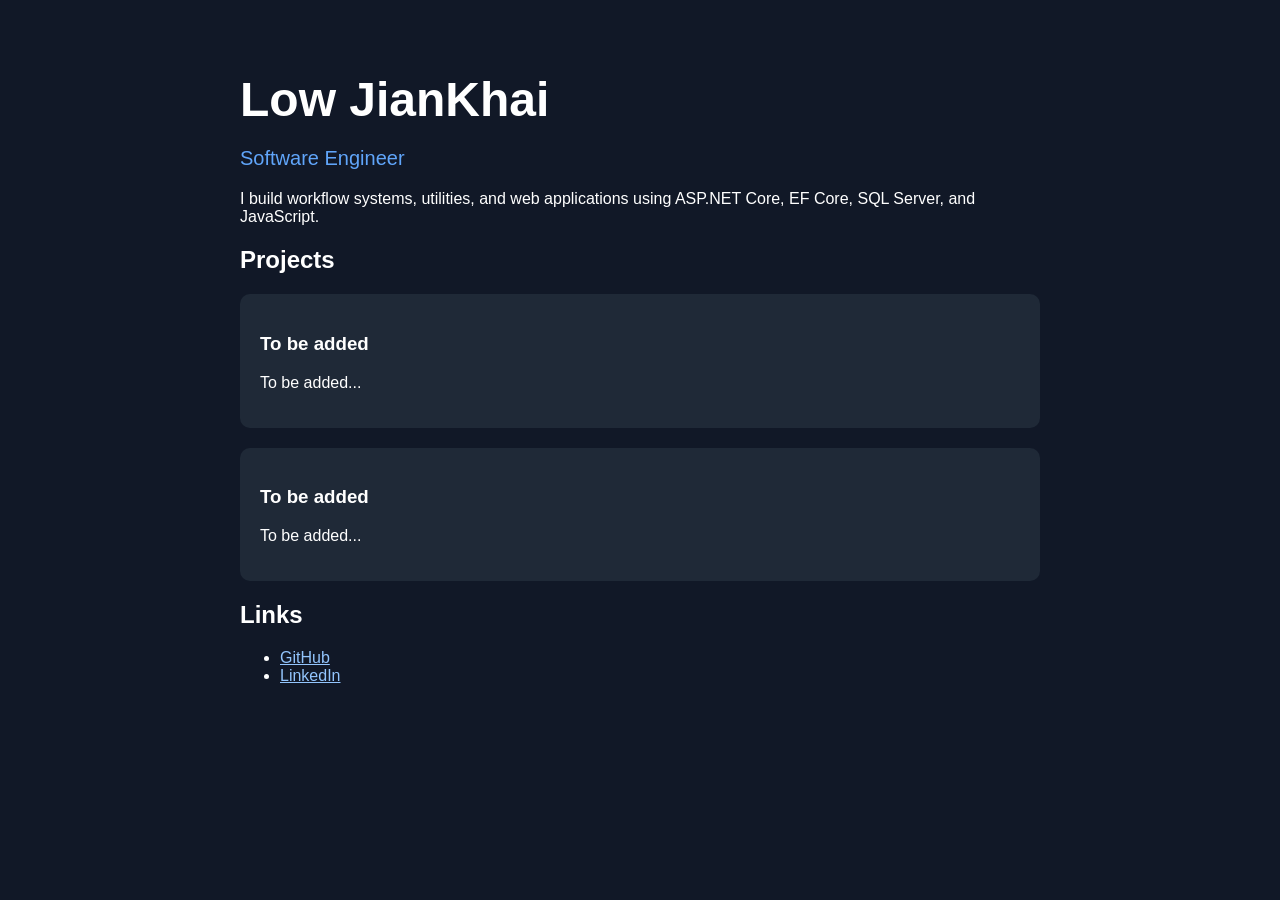
==== index.html @ db02dd83 "initial" ====
<!DOCTYPE html>
<html lang="en">
<head>
    <meta charset="UTF-8">
    <meta name="viewport" content="width=device-width, initial-scale=1.0">
    <title>Low JianKhai</title>
    <link rel="stylesheet" href="style.css">
</head>
<body>
    <div class="container">
        <h1>Low JianKhai</h1>

        <p class="subtitle">
            Software Engineer
        </p>

        <p>
            I build workflow systems, utilities, and web applications using
            ASP.NET Core, EF Core, SQL Server, and JavaScript.
        </p>

        <h2>Projects</h2>

        <div class="card">
            <h3>To be added</h3>
            <p>
                To be added...
            </p>
        </div>

        <div class="card">
            <h3>To be added</h3>
            <p>
                To be added...
            </p>
        </div>

        <h2>Links</h2>

        <ul>
            <li>
                <a href="https://github.com/yuuki5267">
                    GitHub
                </a>
            </li>
            <li>
                <a href="https://www.linkedin.com/in/jiankhai-low-479344166/">
                    LinkedIn
                </a>
            </li>
        </ul>
    </div>
</body>
</html>
---- style.css ----
body {
    font-family: Arial, sans-serif;
    background: #111827;
    color: white;
    margin: 0;
    padding: 40px;
}

.container {
    max-width: 800px;
    margin: auto;
}

h1 {
    font-size: 48px;
    margin-bottom: 10px;
}

.subtitle {
    color: #60a5fa;
    font-size: 20px;
}

.card {
    background: #1f2937;
    padding: 20px;
    border-radius: 10px;
    margin-top: 20px;
}

a {
    color: #93c5fd;
}
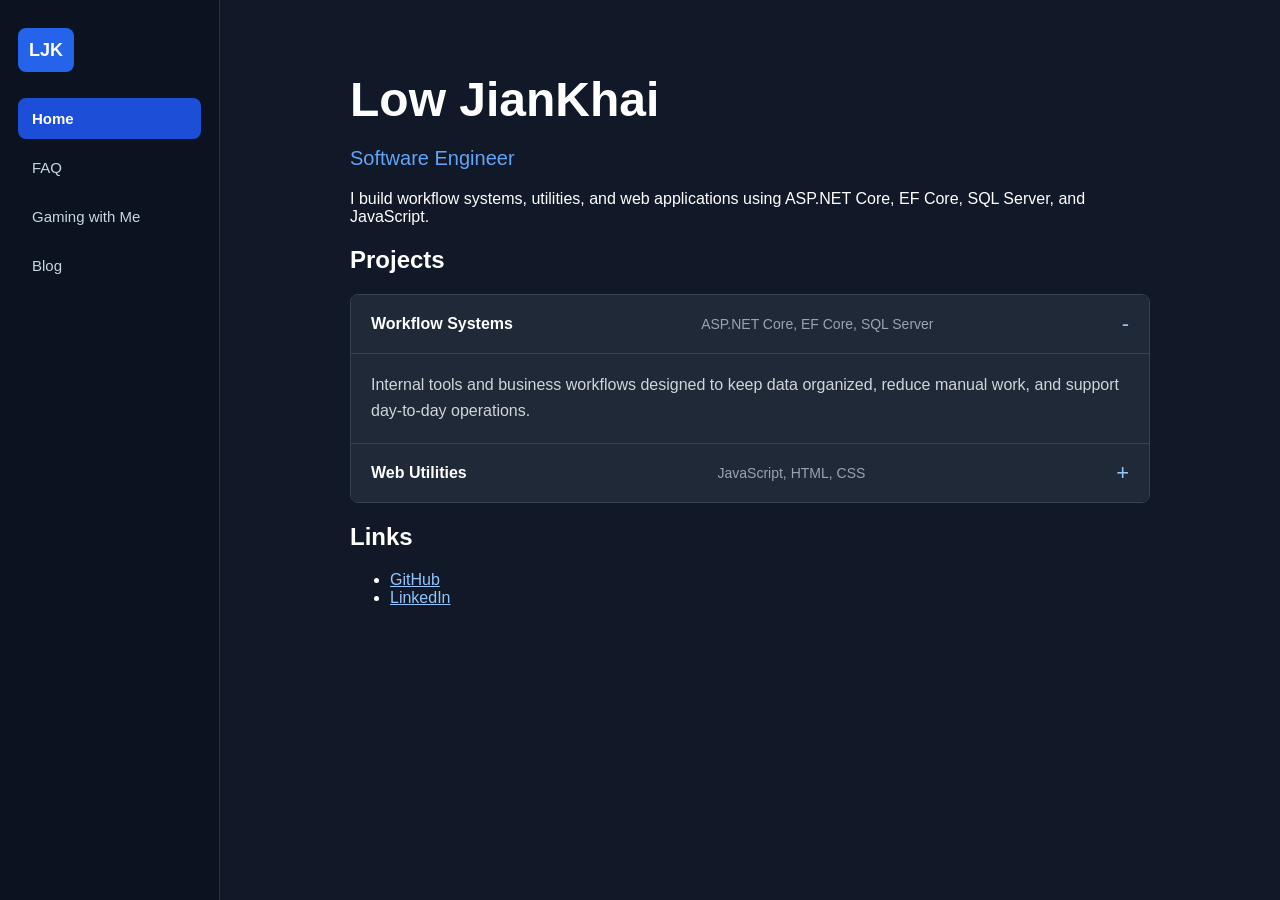
==== commit d10f2dea: "Navigation task bar and more pages" ====
--- a/index.html
+++ b/index.html
@@ -7,6 +7,14 @@
     <link rel="stylesheet" href="style.css">
 </head>
 <body>
+    <nav class="side-nav" aria-label="Primary navigation">
+        <a class="nav-brand" href="index.html">LJK</a>
+        <a class="nav-link active" href="index.html">Home</a>
+        <a class="nav-link" href="faq.html">FAQ</a>
+        <a class="nav-link" href="gaming.html">Gaming with Me</a>
+        <a class="nav-link" href="blog.html">Blog</a>
+    </nav>
+
     <div class="container">
         <h1>Low JianKhai</h1>
 
@@ -21,18 +29,28 @@
 
         <h2>Projects</h2>
 
-        <div class="card">
-            <h3>To be added</h3>
-            <p>
-                To be added...
-            </p>
-        </div>
+        <div class="accordion">
+            <details class="accordion-item" open>
+                <summary>
+                    <span>Workflow Systems</span>
+                    <span class="summary-meta">ASP.NET Core, EF Core, SQL Server</span>
+                </summary>
+                <p>
+                    Internal tools and business workflows designed to keep data organized,
+                    reduce manual work, and support day-to-day operations.
+                </p>
+            </details>
 
-        <div class="card">
-            <h3>To be added</h3>
-            <p>
-                To be added...
-            </p>
+            <details class="accordion-item">
+                <summary>
+                    <span>Web Utilities</span>
+                    <span class="summary-meta">JavaScript, HTML, CSS</span>
+                </summary>
+                <p>
+                    Focused browser-based tools and lightweight interfaces built for clarity,
+                    speed, and practical use.
+                </p>
+            </details>
         </div>
 
         <h2>Links</h2>
@@ -51,4 +69,4 @@
         </ul>
     </div>
 </body>
-</html>+</html>
--- a/style.css
+++ b/style.css
@@ -4,6 +4,7 @@
     color: white;
     margin: 0;
     padding: 40px;
+    padding-left: 260px;
 }
 
 .container {
@@ -11,6 +12,64 @@
     margin: auto;
 }
 
+.side-nav {
+    background: #0b1220;
+    border-right: 1px solid #243244;
+    bottom: 0;
+    box-sizing: border-box;
+    display: flex;
+    flex-direction: column;
+    gap: 8px;
+    left: 0;
+    padding: 28px 18px;
+    position: fixed;
+    top: 0;
+    width: 220px;
+    z-index: 10;
+}
+
+.nav-brand {
+    align-items: center;
+    background: #2563eb;
+    border-radius: 8px;
+    color: white;
+    display: inline-flex;
+    font-size: 18px;
+    font-weight: 700;
+    height: 44px;
+    justify-content: center;
+    margin-bottom: 18px;
+    text-decoration: none;
+    width: 56px;
+}
+
+.nav-link {
+    border-radius: 8px;
+    color: #cbd5e1;
+    font-size: 15px;
+    padding: 12px 14px;
+    text-decoration: none;
+    transition: background 160ms ease, color 160ms ease, transform 160ms ease;
+}
+
+.nav-link:hover,
+.nav-link:focus-visible {
+    background: #1f2937;
+    color: white;
+    transform: translateX(3px);
+}
+
+.nav-link:focus-visible {
+    outline: 2px solid #60a5fa;
+    outline-offset: 2px;
+}
+
+.nav-link.active {
+    background: #1d4ed8;
+    color: white;
+    font-weight: 700;
+}
+
 h1 {
     font-size: 48px;
     margin-bottom: 10px;
@@ -21,11 +80,147 @@
     font-size: 20px;
 }
 
-.card {
+.accordion {
+    border: 1px solid #374151;
+    border-radius: 8px;
+    overflow: hidden;
+    margin-top: 16px;
+}
+
+.accordion-item {
     background: #1f2937;
-    padding: 20px;
-    border-radius: 10px;
+    border-bottom: 1px solid #374151;
+}
+
+.accordion-item:last-child {
+    border-bottom: 0;
+}
+
+.accordion-item summary {
+    align-items: center;
+    cursor: pointer;
+    display: flex;
+    gap: 16px;
+    justify-content: space-between;
+    list-style: none;
+    padding: 18px 20px;
+    position: relative;
+}
+
+.accordion-item summary span:first-child {
+    font-weight: 700;
+}
+
+.accordion-item summary::-webkit-details-marker {
+    display: none;
+}
+
+.accordion-item summary::after {
+    color: #93c5fd;
+    content: "+";
+    flex: 0 0 auto;
+    font-size: 22px;
+    line-height: 1;
+}
+
+.accordion-item[open] summary::after {
+    content: "-";
+}
+
+.accordion-item summary:hover,
+.accordion-item summary:focus-visible {
+    background: #273244;
+}
+
+.accordion-item summary:focus-visible {
+    outline: 2px solid #60a5fa;
+    outline-offset: -2px;
+}
+
+.summary-meta {
+    color: #9ca3af;
+    font-size: 14px;
+    font-weight: normal;
+    text-align: right;
+}
+
+.accordion-item p {
+    border-top: 1px solid #374151;
+    color: #d1d5db;
+    line-height: 1.6;
+    margin: 0;
+    padding: 18px 20px 20px;
+}
+
+.post-list {
     margin-top: 20px;
+}
+
+.post-preview {
+    border-left: 3px solid #60a5fa;
+    padding-left: 18px;
+}
+
+.post-preview h2 {
+    font-size: 24px;
+    margin-bottom: 8px;
+}
+
+.post-date {
+    color: #9ca3af;
+    font-size: 14px;
+    margin-bottom: 0;
+}
+
+@media (max-width: 600px) {
+    body {
+        padding: 112px 24px 24px;
+    }
+
+    .side-nav {
+        border-bottom: 1px solid #243244;
+        border-right: 0;
+        bottom: auto;
+        flex-direction: row;
+        gap: 6px;
+        overflow-x: auto;
+        padding: 14px;
+        width: 100%;
+    }
+
+    .nav-brand {
+        flex: 0 0 48px;
+        height: 40px;
+        margin-bottom: 0;
+        width: 48px;
+    }
+
+    .nav-link {
+        flex: 0 0 auto;
+        padding: 11px 12px;
+        white-space: nowrap;
+    }
+
+    .nav-link:hover,
+    .nav-link:focus-visible {
+        transform: translateY(-2px);
+    }
+
+    .accordion-item summary {
+        align-items: flex-start;
+        flex-direction: column;
+        gap: 6px;
+    }
+
+    .accordion-item summary::after {
+        position: absolute;
+        right: 20px;
+    }
+
+    .summary-meta {
+        padding-right: 28px;
+        text-align: left;
+    }
 }
 
 a {
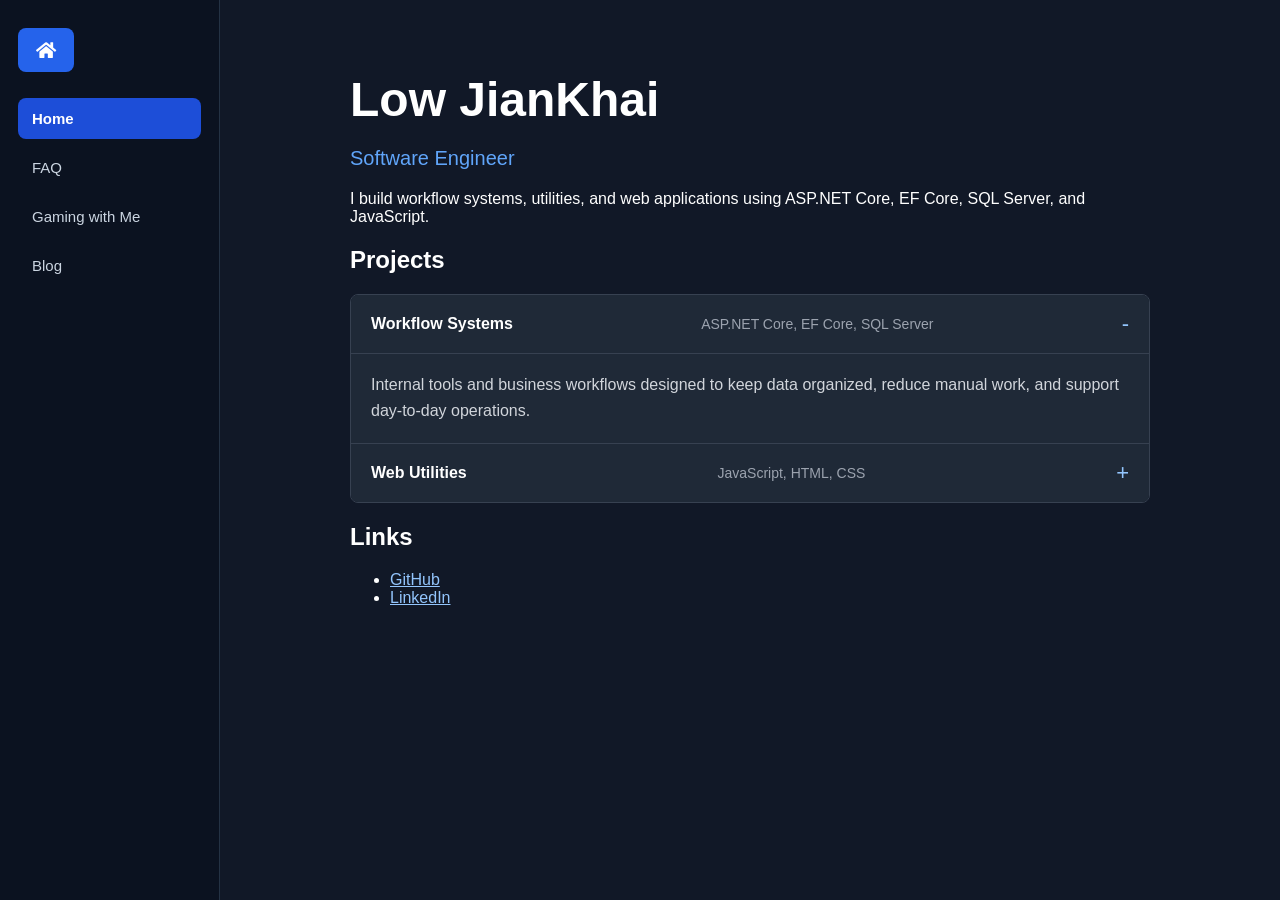
==== commit 1a30052e: "Slight changes" ====
--- a/index.html
+++ b/index.html
@@ -4,11 +4,14 @@
     <meta charset="UTF-8">
     <meta name="viewport" content="width=device-width, initial-scale=1.0">
     <title>Low JianKhai</title>
+    <link rel="stylesheet" href="https://cdnjs.cloudflare.com/ajax/libs/font-awesome/5.15.4/css/all.min.css">
     <link rel="stylesheet" href="style.css">
 </head>
 <body>
     <nav class="side-nav" aria-label="Primary navigation">
-        <a class="nav-brand" href="index.html">LJK</a>
+        <a class="nav-brand" href="index.html">
+            <i class="fas fa-home"></i>
+        </a>
         <a class="nav-link active" href="index.html">Home</a>
         <a class="nav-link" href="faq.html">FAQ</a>
         <a class="nav-link" href="gaming.html">Gaming with Me</a>
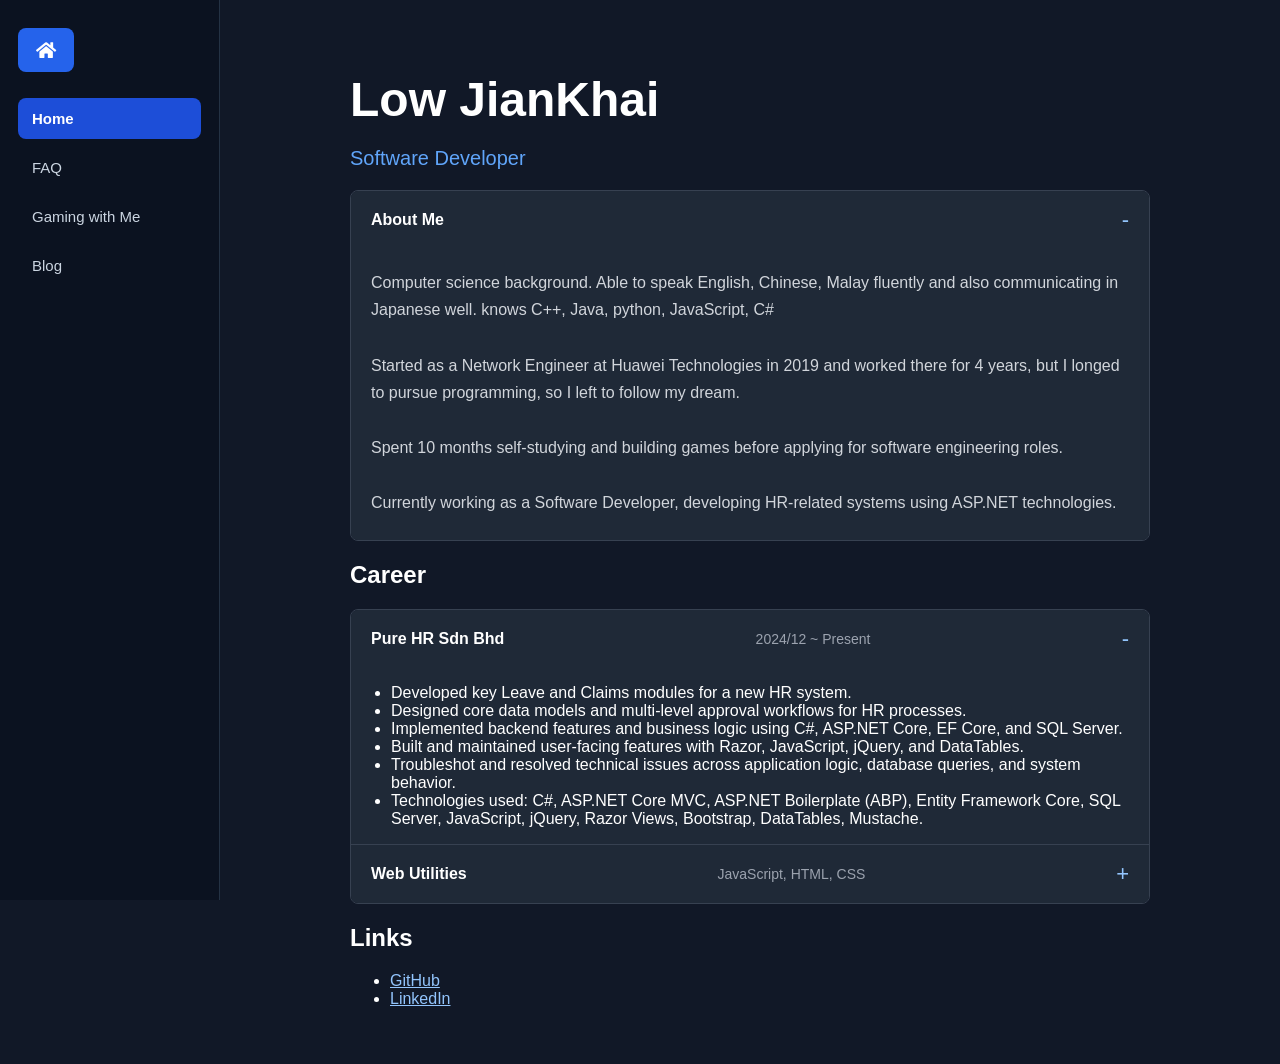
==== commit fd268e63: "Slight changes in wording" ====
--- a/index.html
+++ b/index.html
@@ -22,26 +22,43 @@
         <h1>Low JianKhai</h1>
 
         <p class="subtitle">
-            Software Engineer
+            Software Developer
         </p>
-
-        <p>
-            I build workflow systems, utilities, and web applications using
-            ASP.NET Core, EF Core, SQL Server, and JavaScript.
-        </p>
-
-        <h2>Projects</h2>
 
         <div class="accordion">
             <details class="accordion-item" open>
                 <summary>
-                    <span>Workflow Systems</span>
-                    <span class="summary-meta">ASP.NET Core, EF Core, SQL Server</span>
+                    <span>About Me</span>
                 </summary>
                 <p>
-                    Internal tools and business workflows designed to keep data organized,
-                    reduce manual work, and support day-to-day operations.
+                    Computer science background. Able to speak English, Chinese, Malay fluently and also communicating in Japanese well.
+                    knows C++, Java, python, JavaScript, C#
                 </p>
+                <p>Started as a Network Engineer at Huawei Technologies in 2019 and worked there for 4 years, but I longed to pursue programming, so I left to follow my dream.</p>
+                <p>Spent 10 months self-studying and building games before applying for software engineering roles.</p>
+                <p>Currently working as a Software Developer, developing HR-related systems using ASP.NET technologies.</p>
+            </details>
+        </div>
+
+        <h2>Career</h2>
+
+        <div class="accordion">
+            <details class="accordion-item" open>
+                <summary>
+                    <span>Pure HR Sdn Bhd</span>
+                    <span class="summary-meta">2024/12 ~ Present</span>
+                </summary>
+                <ul>
+                    <li>Developed key Leave and Claims modules for a new HR system.</li>
+                    <li>Designed core data models and multi-level approval workflows for HR processes.</li>
+                    <li>Implemented backend features and business logic using C#, ASP.NET Core, EF Core, and SQL Server.</li>
+                    <li>Built and maintained user-facing features with Razor, JavaScript, jQuery, and DataTables.</li>
+                    <li>Troubleshot and resolved technical issues across application logic, database queries, and system behavior.</li>
+                    <li>
+                        Technologies used: C#, ASP.NET Core MVC, ASP.NET Boilerplate (ABP), Entity Framework Core,
+                        SQL Server, JavaScript, jQuery, Razor Views, Bootstrap, DataTables, Mustache.
+                    </li>
+                </ul>
             </details>
 
             <details class="accordion-item">
@@ -70,6 +87,6 @@
                 </a>
             </li>
         </ul>
-    </div>
+        </div>
 </body>
 </html>
--- a/style.css
+++ b/style.css
@@ -145,12 +145,19 @@
 }
 
 .accordion-item p {
-    border-top: 1px solid #374151;
     color: #d1d5db;
-    line-height: 1.6;
+    line-height: 1.7;
     margin: 0;
-    padding: 18px 20px 20px;
-}
+    padding: 14px 20px;
+}
+
+    .accordion-item p:first-of-type {
+        padding-top: 20px;
+    }
+
+    .accordion-item p:last-of-type {
+        padding-bottom: 24px;
+    }
 
 .post-list {
     margin-top: 20px;
